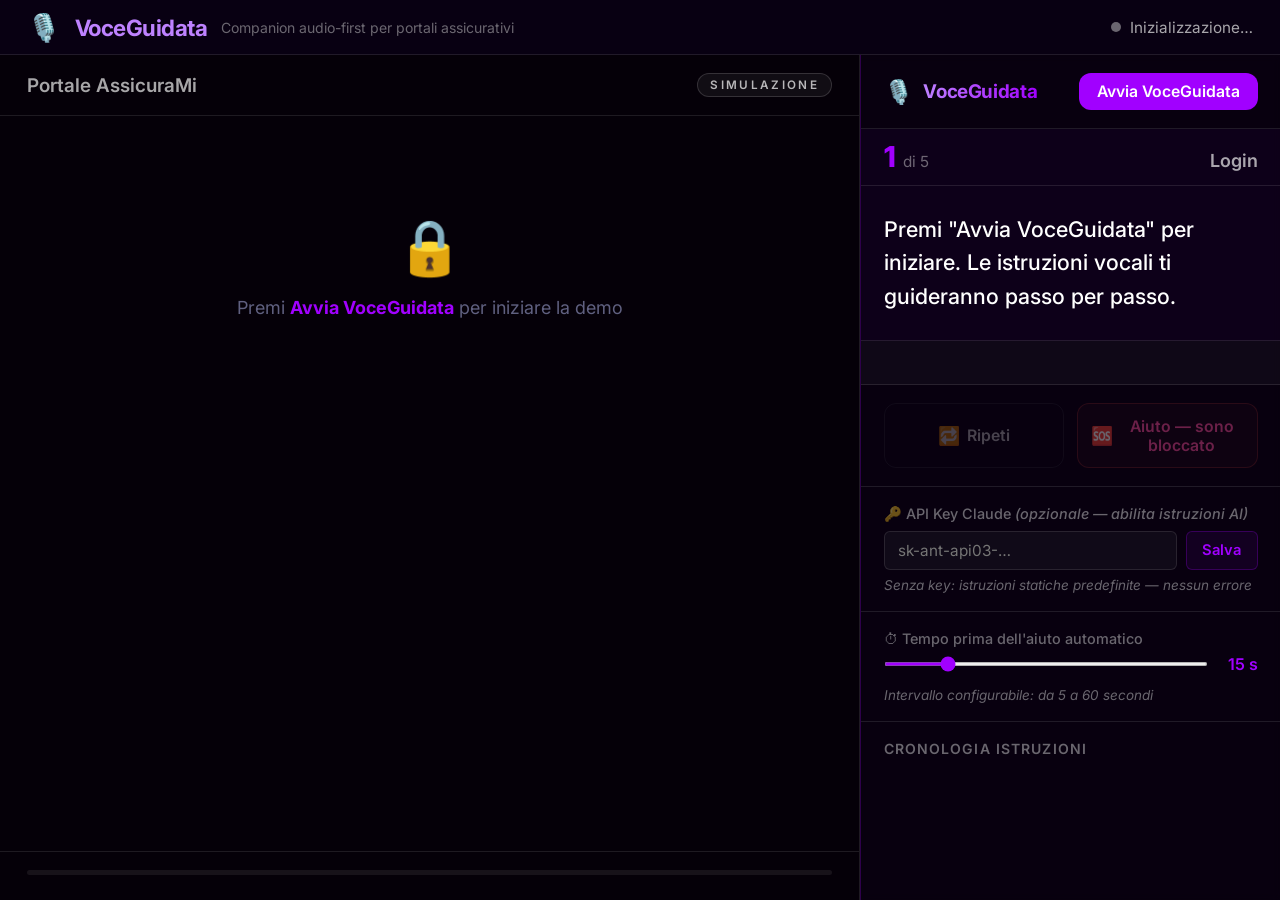
==== app/index.html @ e04bcc84 "Initial commit: VoceGuidata prototype Hagenthon — Tema 03: Educazione Digitale Inclusiva Accenture A" ====
<!DOCTYPE html>
<html lang="it">
<head>
  <meta charset="UTF-8">
  <meta name="viewport" content="width=device-width, initial-scale=1.0">
  <title>VoceGuidata — Portale AssicuraMi</title>
  <meta name="description" content="Companion audio-first per utenti con difficoltà visive o motorie. Hagenthon – Accenture Application Engineering.">

  <!-- Google Fonts -->
  <link rel="preconnect" href="https://fonts.googleapis.com">
  <link rel="preconnect" href="https://fonts.gstatic.com" crossorigin>
  <link href="https://fonts.googleapis.com/css2?family=Inter:wght@400;500;600;700;800&display=swap" rel="stylesheet">

  <link rel="stylesheet" href="style.css">
</head>
<body>

  <!-- ═══════════════════════════════ HEADER ═══════════════════════════════ -->
  <header class="app-header" role="banner">
    <div class="header-brand">
      <span class="brand-icon" aria-hidden="true">🎙️</span>
      <span class="brand-name">VoceGuidata</span>
      <span class="brand-tagline">Companion audio-first per portali assicurativi</span>
    </div>
    <div class="header-status" aria-live="polite" aria-label="Stato sintesi vocale">
      <span class="status-dot" id="status-dot" aria-hidden="true"></span>
      <span id="status-text">Inizializzazione…</span>
    </div>
  </header>

  <!-- ═══════════════════════════════ MAIN ════════════════════════════════ -->
  <main class="app-layout" role="main">

    <!-- ── SINISTRA: Portale assicurativo simulato ── -->
    <section class="portal-panel" aria-label="Portale assicurativo simulato AssicuraMi">

      <div class="panel-header">
        <h2>Portale AssicuraMi</h2>
        <span class="portal-badge" aria-label="Simulazione demo">Simulazione</span>
      </div>

      <!-- Schermata portale: contenuto iniettato da portal.js -->
      <div id="portal-screen" class="portal-screen" role="region" aria-live="polite" aria-label="Schermata portale">
        <div style="display:flex;align-items:center;justify-content:center;height:300px;color:#606080;font-size:1rem;flex-direction:column;gap:1rem;">
          <span style="font-size:3rem;">🔒</span>
          <p>Premi <strong style="color:#A100FF">Avvia VoceGuidata</strong> per iniziare la demo</p>
        </div>
      </div>

      <!-- Barra progresso -->
      <div class="step-progress" aria-label="Progresso navigazione">
        <div class="progress-track">
          <div class="progress-bar" id="progress-bar" role="progressbar"
               aria-valuenow="0" aria-valuemin="0" aria-valuemax="100"
               aria-label="Progresso completamento"></div>
        </div>
        <div class="step-labels" id="step-labels" aria-hidden="true"></div>
      </div>

    </section>

    <!-- ── DESTRA: Pannello VoceGuidata ── -->
    <aside class="guide-panel" id="guide-panel" aria-label="Pannello VoceGuidata — assistente vocale">

      <!-- Header pannello -->
      <div class="guide-header">
        <div class="guide-logo">
          <span class="guide-icon" aria-hidden="true">🎙️</span>
          <h2>VoceGuidata</h2>
        </div>
        <button class="btn-start" id="btn-start"
                onclick="VoceGuidata.start()"
                aria-label="Avvia VoceGuidata — companion audio-first">
          Avvia VoceGuidata
        </button>
      </div>

      <!-- Indicatore step corrente -->
      <div class="guide-step-indicator" aria-label="Step corrente" aria-live="polite">
        <span class="step-number" id="current-step-num" aria-label="Step numero">1</span>
        <span class="step-of" aria-hidden="true">di 5</span>
        <span class="step-name" id="current-step-name">Login</span>
      </div>

      <!-- Box istruzione corrente -->
      <div class="guide-instruction-box" role="region" aria-label="Istruzione corrente">
        <p class="guide-instruction" id="guide-instruction" aria-live="polite">
          Premi "Avvia VoceGuidata" per iniziare. Le istruzioni vocali ti guideranno passo per passo.
        </p>
      </div>

      <!-- Hint shortcut tastiera -->
      <div class="shortcut-hint" id="shortcut-hint" role="note" aria-label="Scorciatoia da tastiera suggerita" aria-live="polite">
        <!-- Riempito da VoceGuidata.showShortcutHint() -->
      </div>

      <!-- Pulsanti di controllo -->
      <div class="guide-controls">
        <button class="btn-repeat" id="btn-repeat"
                onclick="VoiceGuide.repeatLast()"
                disabled
                aria-label="Ripeti l'ultima istruzione vocale">
          <span class="btn-icon" aria-hidden="true">🔁</span>
          Ripeti
        </button>
        <button class="btn-help" id="btn-help"
                onclick="VoceGuidata.requestHelp()"
                disabled
                aria-label="Chiedi aiuto — sono bloccato">
          <span class="btn-icon" aria-hidden="true">🆘</span>
          Aiuto — sono bloccato
        </button>
      </div>

      <!-- Configurazione API key Claude -->
      <div class="api-config" role="group" aria-label="Configurazione API Claude">
        <label class="config-label" for="api-key-input">
          🔑 API Key Claude <em>(opzionale — abilita istruzioni AI)</em>
        </label>
        <div class="api-key-wrapper">
          <input
            type="password"
            id="api-key-input"
            class="api-key-input"
            placeholder="sk-ant-api03-…"
            autocomplete="off"
            spellcheck="false"
            aria-label="Inserisci API key Claude per istruzioni AI generative">
          <button class="btn-save-key" onclick="VoceGuidata.saveApiKey()" aria-label="Salva API key">
            Salva
          </button>
        </div>
        <span class="api-note">Senza key: istruzioni statiche predefinite — nessun errore</span>
      </div>

      <!-- Configurazione timeout blocco -->
      <div class="api-config" role="group" aria-label="Configurazione rilevamento blocco">
        <label class="config-label" for="stuck-timeout-input">
          ⏱ Tempo prima dell'aiuto automatico
        </label>
        <div class="timeout-wrapper">
          <input
            type="range"
            id="stuck-timeout-input"
            min="5" max="60" step="1" value="15"
            aria-label="Secondi di inattività prima del rilevamento blocco"
            oninput="VoceGuidata.updateStuckTimeout(this.value)">
          <span id="stuck-timeout-value" class="timeout-value">15 s</span>
        </div>
        <span class="api-note">Intervallo configurabile: da 5 a 60 secondi</span>
      </div>

      <!-- Cronologia istruzioni -->
      <div class="guide-log" aria-label="Cronologia istruzioni VoceGuidata">
        <h3 class="log-title">Cronologia istruzioni</h3>
        <ul class="log-list" id="log-list" aria-live="polite" aria-label="Lista ultime istruzioni">
        </ul>
      </div>

    </aside>
  </main>

  <!-- Overlay tastiera (feedback visivo shortcut) -->
  <div class="shortcut-overlay" id="shortcut-overlay"
       role="status" aria-live="assertive" aria-label="Scorciatoia attivata"></div>

  <!-- ═══════════════════════════════ SCRIPTS ══════════════════════════════ -->
  <script src="voice-guide.js"></script>
  <script src="agent.js"></script>
  <script src="keyboard-nav.js"></script>
  <script src="portal.js"></script>

  <script>
    /**
     * VoceGuidata — Orchestratore principale dell'applicazione
     * Collega Portal, VoiceGuide, AgentHelper e KeyboardNav
     */
    const VoceGuidata = {
      apiKey:           '',
      started:          false,
      stuckCount:       0,
      lastActionTime:   Date.now(),
      stuckThresholdMs: 15000,
      _stuckInterval:   null,

      // ── Avvio ─────────────────────────────────────────────────────
      start() {
        if (this.started) return;
        this.started = true;

        // Aggiorna UI pulsante start
        const btn = document.getElementById('btn-start');
        btn.textContent = '✓ Attivo';
        btn.classList.add('active');
        btn.disabled = true;

        // Abilita controlli
        document.getElementById('btn-repeat').disabled = false;
        document.getElementById('btn-help').disabled   = false;

        // Inizializza moduli
        Portal.init();
        KeyboardNav.init();

        // Ripristina timeout da localStorage
        const savedTimeout = localStorage.getItem('vg_stuck_timeout_s');
        if (savedTimeout) {
          this.stuckThresholdMs = parseInt(savedTimeout) * 1000;
          const slider  = document.getElementById('stuck-timeout-input');
          const valueEl = document.getElementById('stuck-timeout-value');
          if (slider)  slider.value       = savedTimeout;
          if (valueEl) valueEl.textContent = savedTimeout + ' s';
        }

        if (!VoiceGuide.isSupported()) {
          this.updateStatus('TTS non supportato — solo testo', false);
          this.showInstruction('Il tuo browser non supporta la sintesi vocale. Segui le istruzioni testuali nel pannello.');
        } else {
          this.updateStatus('Pronto', true);
          this._speakWelcome();
        }

        // Avvia rilevamento inattività ogni 5 secondi
        this._stuckInterval = setInterval(() => this._checkStuck(), 5000);
      },

      // ── Benvenuto ─────────────────────────────────────────────────
      _speakWelcome() {
        const msg = 'Benvenuto in VoceGuidata. Sono qui per aiutarti passo per passo. '
                  + 'Iniziamo dal primo passo: accedere al portale con le tue credenziali.';
        this.showInstruction(msg);
        VoiceGuide.speak(msg);
        // Istruzione step 1 dopo la intro
        setTimeout(() => this.loadStepInstruction(1), 4500);
      },

      // ── Cambio step (chiamato da portal.js) ───────────────────────
      onStepChange(step, stepName) {
        this.stuckCount     = 0;
        this.lastActionTime = Date.now();

        document.getElementById('current-step-num').textContent  = step;
        document.getElementById('current-step-name').textContent = stepName;

        this._updateProgressBar(step);

        // Piccolo ritardo per lasciar finire l'animazione del portale
        setTimeout(() => this.loadStepInstruction(step), 400);
      },

      // ── Carica istruzione per il passo corrente ───────────────────
      async loadStepInstruction(step) {
        try {
          const instr = await AgentHelper.getContextualHelp(step, 0, this.apiKey);
          this.showInstruction(instr.text);
          VoiceGuide.speak(instr.text);

          if (instr.shortcut) {
            this.showShortcutHint(instr.shortcutLabel, instr.shortcut);
            // Annuncia shortcut dopo l'istruzione principale
            setTimeout(() => {
              VoiceGuide.speakKeyboardShortcut(instr.shortcutLabel, instr.shortcut);
            }, Math.max(2000, instr.text.length * 55));
          }
        } catch (e) {
          console.warn('[VoceGuidata] loadStepInstruction error:', e);
        }
      },

      // ── Richiesta aiuto (pulsante "Sono bloccato") ────────────────
      async requestHelp() {
        if (!this.started) return;

        this.stuckCount++;
        this.lastActionTime = Date.now();

        const helpBtn = document.getElementById('btn-help');
        helpBtn.classList.add('pulsing');
        setTimeout(() => helpBtn.classList.remove('pulsing'), 1600);

        try {
          const instr = await AgentHelper.getContextualHelp(
            Portal.currentStep,
            this.stuckCount,
            this.apiKey
          );
          this.showInstruction(instr.text);
          VoiceGuide.speak(instr.text);

          if (instr.shortcut) {
            this.showShortcutHint(instr.shortcutLabel, instr.shortcut);
            setTimeout(() => {
              VoiceGuide.speakKeyboardShortcut(instr.shortcutLabel, instr.shortcut);
            }, Math.max(2000, instr.text.length * 55));
          }
        } catch (e) {
          const fallback = 'Riprova a premere Tab per navigare con la tastiera, oppure usa il tasto Alt indicato nella pagina.';
          this.showInstruction(fallback);
          VoiceGuide.speak(fallback);
        }
      },

      // ── Timeout blocco configurabile ──────────────────────────────
      updateStuckTimeout(seconds) {
        const s = Math.max(5, Math.min(60, parseInt(seconds)));
        this.stuckThresholdMs = s * 1000;
        const valueEl = document.getElementById('stuck-timeout-value');
        if (valueEl) valueEl.textContent = s + ' s';
        localStorage.setItem('vg_stuck_timeout_s', s);
      },

      // ── Salva API key ─────────────────────────────────────────────
      saveApiKey() {
        const input = document.getElementById('api-key-input');
        const key   = input.value.trim();
        if (!key) return;
        this.apiKey  = key;
        input.value  = '••••••••••••••••••••';
        input.setAttribute('aria-label', 'API key salvata');
        this._showToast('API key Claude salvata');
      },

      // ── UI helpers ────────────────────────────────────────────────
      showInstruction(text) {
        const el = document.getElementById('guide-instruction');
        if (!el) return;

        // Fade out / in
        el.style.opacity = '0';
        el.style.transition = 'opacity 0.2s';
        setTimeout(() => {
          el.textContent = text;
          el.style.opacity = '1';
        }, 200);

        this._addToLog(text);

        // Glow border sul pannello
        const panel = document.getElementById('guide-panel');
        panel.classList.add('speaking');
        setTimeout(() => panel.classList.remove('speaking'), 3200);
      },

      showShortcutHint(action, shortcut) {
        const hint = document.getElementById('shortcut-hint');
        if (!hint) return;
        hint.innerHTML =
          `<span class="hint-key">${shortcut}</span>` +
          `<span class="hint-action">${action}</span>`;
      },

      updateStatus(text, ok) {
        const txt = document.getElementById('status-text');
        const dot = document.getElementById('status-dot');
        if (txt) txt.textContent = text;
        if (dot) dot.className = 'status-dot ' + (ok ? 'ok' : 'warn');
      },

      _updateProgressBar(step) {
        const bar = document.getElementById('progress-bar');
        if (bar) {
          const pct = ((step - 1) / 4) * 100;
          bar.style.width = pct + '%';
          bar.setAttribute('aria-valuenow', pct);
        }
      },

      _addToLog(text) {
        const list = document.getElementById('log-list');
        if (!list) return;
        const li = document.createElement('li');
        li.className = 'log-item';
        li.textContent = text;
        list.insertBefore(li, list.firstChild);
        // Mantieni solo le ultime 5 voci
        while (list.children.length > 5) list.removeChild(list.lastChild);
      },

      _showToast(msg) {
        const toast = document.createElement('div');
        toast.className = 'toast';
        toast.textContent = msg;
        toast.setAttribute('role', 'status');
        document.body.appendChild(toast);
        requestAnimationFrame(() => {
          requestAnimationFrame(() => toast.classList.add('visible'));
        });
        setTimeout(() => {
          toast.classList.remove('visible');
          setTimeout(() => toast.remove(), 350);
        }, 2200);
      },

      // ── Rilevamento inattività ────────────────────────────────────
      _checkStuck() {
        if (!this.started || Portal.currentStep >= 5) return;
        if (AgentHelper.detectStuck(this.lastActionTime, this.stuckThresholdMs) && this.stuckCount === 0) {
          // Prima segnalazione passiva (non incrementa stuckCount — solo suggerimento)
          const step    = Portal.currentStep;
          const stepDef = { 1:'Alt+A', 2:'Alt+D', 3:'Alt+R', 4:'Alt+C', 5:'Alt+S' };
          const shortcut = stepDef[step] || '';
          const msg = `Hai bisogno di aiuto? Premi il pulsante Aiuto, oppure usa ${shortcut} sulla tastiera.`;
          this.showInstruction(msg);
          VoiceGuide.speak(msg);
          // Impedisce spam: considera come stuck count 1 per questo ciclo
          this.lastActionTime = Date.now();
        }
      }
    };
  </script>

</body>
</html>
---- app/style.css ----
/* ================================================================
   VoceGuidata — Companion audio-first per portali assicurativi
   Dark theme accessibile WCAG AA | Accenture Application Engineering
   ================================================================ */

@import url('https://fonts.googleapis.com/css2?family=Inter:wght@400;500;600;700;800&display=swap');

/* ── CSS Custom Properties — Accenture Brand ── */
:root {
  /* Palette Accenture */
  --purple:         #A100FF;
  --purple-light:   #BE82FF;
  --purple-dark:    #460073;
  --ink:            #0A0014;
  --rose:           #FF50A0;

  /* Backgrounds */
  --bg-base:        #050008;
  --bg-panel:       #0A0014;
  --bg-card:        rgba(255, 255, 255, 0.02);
  --bg-input:       rgba(255, 255, 255, 0.04);

  /* Accent */
  --accent:         #A100FF;
  --accent-hover:   #BE82FF;
  --accent-dim:     rgba(161, 0, 255, 0.08);
  --accent-glow:    0 0 20px rgba(161, 0, 255, 0.45);

  /* Semantic */
  --success:        #00e676;
  --warn:           #ffab40;
  --error:          #FF50A0;

  /* Text */
  --text-primary:   #ffffff;
  --text-secondary: rgba(255, 255, 255, 0.65);
  --text-muted:     rgba(255, 255, 255, 0.4);

  /* Borders */
  --border:         rgba(161, 0, 255, 0.25);
  --border-subtle:  rgba(255, 255, 255, 0.1);

  /* Radii, shadow, font */
  --radius-sm:      6px;
  --radius-md:      12px;
  --radius-lg:      18px;
  --shadow-panel:   0 4px 32px rgba(0, 0, 0, 0.7);
  --font:           'Inter', system-ui, -apple-system, 'Segoe UI', Roboto, sans-serif;
  --font-size-base: 18px;
  --transition:     0.22s ease;
}

/* ── Reset & Base ── */
*, *::before, *::after {
  box-sizing: border-box;
  margin: 0;
  padding: 0;
}

html {
  font-size: var(--font-size-base);
  scroll-behavior: smooth;
}

body {
  font-family: var(--font);
  background: var(--bg-base);
  color: var(--text-primary);
  min-height: 100vh;
  display: flex;
  flex-direction: column;
  -webkit-font-smoothing: antialiased;
}

/* ── Focus Visible (Accessibilità) ── */
:focus-visible {
  outline: 3px solid var(--accent);
  outline-offset: 3px;
  border-radius: var(--radius-sm);
}

/* ── Header ── */
.app-header {
  display: flex;
  align-items: center;
  justify-content: space-between;
  padding: 0.75rem 1.5rem;
  background: rgba(10, 0, 20, 0.85);
  border-bottom: 1px solid var(--border-subtle);
  position: sticky;
  top: 0;
  z-index: 100;
  backdrop-filter: blur(12px);
}

.header-brand {
  display: flex;
  align-items: center;
  gap: 0.75rem;
}

.brand-icon {
  font-size: 1.5rem;
  line-height: 1;
}

.brand-name {
  font-size: 1.25rem;
  font-weight: 700;
  color: var(--purple-light);
  letter-spacing: -0.02em;
}

.brand-tagline {
  font-size: 0.78rem;
  color: var(--text-muted);
  display: none;
}

@media (min-width: 900px) {
  .brand-tagline { display: inline; }
}

.header-status {
  display: flex;
  align-items: center;
  gap: 0.5rem;
  font-size: 0.85rem;
  color: var(--text-secondary);
}

.status-dot {
  width: 10px;
  height: 10px;
  border-radius: 50%;
  background: var(--text-muted);
  transition: background var(--transition);
}

.status-dot.ok   { background: var(--success); box-shadow: 0 0 6px var(--success); }
.status-dot.warn { background: var(--warn); }

/* ── Main Layout ── */
.app-layout {
  display: grid;
  grid-template-columns: 1fr 420px;
  gap: 0;
  flex: 1;
  min-height: 0;
}

@media (max-width: 900px) {
  .app-layout {
    grid-template-columns: 1fr;
  }
}

/* ── Portal Panel (Left) ── */
.portal-panel {
  display: flex;
  flex-direction: column;
  border-right: 1px solid var(--border-subtle);
  background: var(--bg-base);
  min-height: calc(100vh - 56px);
}

.panel-header {
  display: flex;
  align-items: center;
  justify-content: space-between;
  padding: 1rem 1.5rem;
  border-bottom: 1px solid var(--border-subtle);
}

.panel-header h2 {
  font-size: 1.05rem;
  font-weight: 600;
  color: var(--text-secondary);
}

.portal-badge {
  font-size: 0.65rem;
  font-weight: 600;
  color: rgba(255, 255, 255, 0.7);
  background: rgba(255, 255, 255, 0.05);
  border: 1px solid rgba(255, 255, 255, 0.15);
  padding: 4px 12px;
  border-radius: 999px;
  letter-spacing: 0.2em;
  text-transform: uppercase;
}

.portal-screen {
  flex: 1;
  padding: 2rem 2.5rem;
  overflow-y: auto;
}

/* Step Progress Bar */
.step-progress {
  padding: 1rem 1.5rem;
  border-top: 1px solid var(--border-subtle);
}

.progress-bar-track {
  height: 6px;
  background: rgba(255,255,255,0.08);
  border-radius: 999px;
  overflow: hidden;
  margin-bottom: 0.5rem;
}

.progress-bar {
  height: 100%;
  background: linear-gradient(90deg, var(--accent), var(--accent-hover));
  border-radius: 999px;
  width: 0%;
  transition: width 0.6s cubic-bezier(0.4, 0, 0.2, 1);
}

.step-labels {
  display: flex;
  justify-content: space-between;
  font-size: 0.72rem;
  color: var(--text-muted);
}

/* ── Portal Screen Styles ── */
.portal-login, .portal-dashboard, .portal-docs,
.portal-polizza, .portal-download {
  max-width: 520px;
  margin: 0 auto;
}

.portal-logo {
  display: flex;
  align-items: center;
  gap: 0.75rem;
  margin-bottom: 2rem;
}

.portal-logo-mark {
  width: 42px;
  height: 42px;
  background: linear-gradient(135deg, var(--accent), #6600cc);
  border-radius: var(--radius-md);
  display: flex;
  align-items: center;
  justify-content: center;
  font-size: 1.4rem;
  font-weight: 800;
  color: white;
}

.portal-logo-text {
  font-size: 1.3rem;
  font-weight: 700;
  color: var(--text-primary);
}

.portal-title {
  font-size: 1.6rem;
  font-weight: 700;
  letter-spacing: -0.02em;
  margin-bottom: 0.4rem;
  color: var(--text-primary);
}

.portal-subtitle {
  font-size: 0.95rem;
  color: var(--text-secondary);
  margin-bottom: 2rem;
}

.form-group {
  margin-bottom: 1.25rem;
}

.form-label {
  display: block;
  font-size: 0.9rem;
  font-weight: 500;
  color: var(--text-secondary);
  margin-bottom: 0.4rem;
}

.form-input {
  width: 100%;
  padding: 0.8rem 1rem;
  background: var(--bg-input);
  border: 1.5px solid var(--border-subtle);
  border-radius: var(--radius-md);
  color: var(--text-primary);
  font-family: var(--font);
  font-size: 1rem;
  transition: border-color var(--transition), box-shadow var(--transition);
}

.form-input:focus {
  border-color: var(--accent);
  box-shadow: 0 0 0 3px var(--accent-dim);
  outline: none;
}

.form-input::placeholder { color: var(--text-muted); }

.btn-primary {
  display: inline-flex;
  align-items: center;
  justify-content: center;
  gap: 0.5rem;
  padding: 0.9rem 2rem;
  background: var(--accent);
  color: white;
  border: none;
  border-radius: var(--radius-md);
  font-family: var(--font);
  font-size: 1rem;
  font-weight: 600;
  cursor: pointer;
  transition: background var(--transition), transform var(--transition), box-shadow var(--transition);
  width: 100%;
}

.btn-primary:hover {
  background: var(--accent-hover);
  box-shadow: var(--accent-glow);
  transform: translateY(-1px);
}

.btn-primary:active { transform: translateY(0); }

.btn-secondary {
  display: inline-flex;
  align-items: center;
  justify-content: center;
  gap: 0.5rem;
  padding: 0.75rem 1.5rem;
  background: transparent;
  color: var(--accent);
  border: 1.5px solid var(--border);
  border-radius: var(--radius-md);
  font-family: var(--font);
  font-size: 0.95rem;
  font-weight: 500;
  cursor: pointer;
  transition: all var(--transition);
}

.btn-secondary:hover {
  background: var(--accent-dim);
  border-color: var(--accent);
}

.shortcut-badge {
  display: inline-flex;
  align-items: center;
  gap: 4px;
  font-size: 0.75rem;
  color: var(--text-muted);
  margin-top: 0.6rem;
}

.key-badge {
  display: inline-block;
  padding: 1px 6px;
  background: rgba(255,255,255,0.08);
  border: 1px solid var(--border-subtle);
  border-radius: 4px;
  font-family: monospace;
  font-size: 0.8rem;
  color: var(--text-secondary);
}

/* Dashboard nav */
.dash-nav {
  display: flex;
  gap: 0.75rem;
  margin-bottom: 2rem;
  flex-wrap: wrap;
}

.nav-card {
  display: flex;
  flex-direction: column;
  align-items: center;
  gap: 0.5rem;
  padding: 1rem 1.5rem;
  background: var(--bg-card);
  border: 1.5px solid var(--border-subtle);
  border-radius: var(--radius-md);
  cursor: pointer;
  transition: all var(--transition);
  flex: 1;
  min-width: 120px;
  text-align: center;
}

.nav-card:hover,
.nav-card:focus-visible {
  border-color: var(--accent);
  background: var(--accent-dim);
  box-shadow: var(--accent-glow);
}

.nav-card.active {
  border-color: var(--accent);
  background: var(--accent-dim);
}

.nav-card-icon { font-size: 1.8rem; }
.nav-card-label {
  font-size: 0.85rem;
  font-weight: 600;
  color: var(--text-secondary);
}

/* Document list */
.doc-list {
  display: flex;
  flex-direction: column;
  gap: 0.75rem;
}

.doc-item {
  display: flex;
  align-items: center;
  gap: 1rem;
  padding: 1rem 1.25rem;
  background: var(--bg-card);
  border: 1.5px solid var(--border-subtle);
  border-radius: var(--radius-md);
  cursor: pointer;
  transition: all var(--transition);
}

.doc-item:hover,
.doc-item:focus-visible {
  border-color: var(--accent);
  background: var(--accent-dim);
}

.doc-item.highlighted {
  border-color: var(--accent);
  background: var(--accent-dim);
  box-shadow: var(--accent-glow);
}

.doc-icon { font-size: 1.6rem; }
.doc-info { flex: 1; }
.doc-name { font-size: 1rem; font-weight: 600; }
.doc-meta { font-size: 0.82rem; color: var(--text-muted); margin-top: 2px; }

/* Policy list */
.policy-card {
  padding: 1.25rem;
  background: var(--bg-card);
  border: 1.5px solid var(--border-subtle);
  border-radius: var(--radius-md);
  cursor: pointer;
  transition: all var(--transition);
  margin-bottom: 0.75rem;
}

.policy-card:hover,
.policy-card:focus-visible,
.policy-card.selected {
  border-color: var(--accent);
  background: var(--accent-dim);
}

.policy-card.selected::before {
  content: '✓ ';
  color: var(--success);
  font-weight: 700;
}

.policy-plate {
  font-size: 1.1rem;
  font-weight: 700;
  color: var(--accent);
  letter-spacing: 0.05em;
}

.policy-detail { font-size: 0.88rem; color: var(--text-secondary); margin-top: 4px; }

/* Download area */
.download-card {
  background: var(--bg-card);
  border: 2px solid var(--accent);
  border-radius: var(--radius-lg);
  padding: 2rem;
  text-align: center;
  box-shadow: var(--accent-glow);
}

.download-icon { font-size: 3.5rem; margin-bottom: 1rem; }
.download-title { font-size: 1.3rem; font-weight: 700; margin-bottom: 0.4rem; }
.download-meta { font-size: 0.88rem; color: var(--text-secondary); margin-bottom: 1.5rem; }
.download-success {
  display: none;
  align-items: center;
  justify-content: center;
  gap: 0.5rem;
  color: var(--success);
  font-weight: 600;
  font-size: 1.1rem;
  margin-top: 1rem;
}

/* ── Guide Panel (Right) ── */
.guide-panel {
  display: flex;
  flex-direction: column;
  gap: 0;
  background: rgba(10, 0, 20, 0.6);
  border-left: 1px solid var(--border);
  overflow-y: auto;
  transition: box-shadow 0.4s ease;
  backdrop-filter: blur(4px);
}

.guide-panel.speaking {
  box-shadow: inset 0 0 0 2px var(--accent), var(--accent-glow);
  animation: panel-pulse 1.5s ease-in-out;
}

@keyframes panel-pulse {
  0%   { box-shadow: inset 0 0 0 2px var(--accent), 0 0 30px rgba(161,0,255,0.6); }
  50%  { box-shadow: inset 0 0 0 3px var(--accent-hover), 0 0 50px rgba(161,0,255,0.8); }
  100% { box-shadow: inset 0 0 0 2px var(--accent), 0 0 20px rgba(161,0,255,0.4); }
}

.guide-header {
  display: flex;
  align-items: center;
  justify-content: space-between;
  padding: 1rem 1.25rem;
  border-bottom: 1px solid var(--border-subtle);
}

.guide-logo {
  display: flex;
  align-items: center;
  gap: 0.6rem;
}

.guide-icon { font-size: 1.3rem; }

.guide-logo h2 {
  font-size: 1.05rem;
  font-weight: 700;
  letter-spacing: -0.02em;
  background: linear-gradient(90deg, var(--purple-light), var(--purple));
  -webkit-background-clip: text;
  background-clip: text;
  color: transparent;
}

.btn-start {
  padding: 0.5rem 1rem;
  background: var(--accent);
  color: white;
  border: none;
  border-radius: var(--radius-md);
  font-family: var(--font);
  font-size: 0.88rem;
  font-weight: 600;
  cursor: pointer;
  transition: all var(--transition);
}

.btn-start:hover { background: var(--accent-hover); box-shadow: var(--accent-glow); }
.btn-start.active { background: var(--success); color: var(--bg-base); cursor: default; }
.btn-start:disabled { opacity: 0.7; cursor: default; }

/* Step indicator */
.guide-step-indicator {
  display: flex;
  align-items: baseline;
  gap: 0.4rem;
  padding: 0.75rem 1.25rem;
  background: rgba(161, 0, 255, 0.04);
  border-bottom: 1px solid var(--border-subtle);
}

.step-number {
  font-size: 1.6rem;
  font-weight: 800;
  color: var(--accent);
  line-height: 1;
}

.step-of {
  font-size: 0.85rem;
  color: var(--text-muted);
}

.step-name {
  font-size: 1rem;
  font-weight: 600;
  color: var(--text-secondary);
  margin-left: auto;
}

/* Instruction box */
.guide-instruction-box {
  padding: 1.5rem 1.25rem;
  background: rgba(161, 0, 255, 0.04);
  border-bottom: 1px solid var(--border-subtle);
  min-height: 120px;
  display: flex;
  align-items: center;
}

.guide-instruction {
  font-size: 1.2rem;
  font-weight: 500;
  line-height: 1.55;
  color: var(--text-primary);
  transition: opacity 0.3s;
}

/* Shortcut hint */
.shortcut-hint {
  display: flex;
  align-items: center;
  gap: 0.75rem;
  padding: 0.6rem 1.25rem;
  background: rgba(255, 255, 255, 0.03);
  border-bottom: 1px solid var(--border-subtle);
  min-height: 44px;
}

.hint-key {
  font-family: monospace;
  font-size: 1rem;
  font-weight: 700;
  color: var(--accent);
  background: var(--accent-dim);
  border: 1px solid var(--border);
  padding: 2px 10px;
  border-radius: var(--radius-sm);
  letter-spacing: 0.05em;
}

.hint-action {
  font-size: 0.9rem;
  color: var(--text-secondary);
}

/* Controls */
.guide-controls {
  display: flex;
  gap: 0.75rem;
  padding: 1rem 1.25rem;
  border-bottom: 1px solid var(--border-subtle);
}

.btn-repeat, .btn-help {
  flex: 1;
  display: flex;
  align-items: center;
  justify-content: center;
  gap: 0.4rem;
  padding: 0.7rem;
  border-radius: var(--radius-md);
  font-family: var(--font);
  font-size: 0.88rem;
  font-weight: 600;
  cursor: pointer;
  transition: all var(--transition);
  border: 1.5px solid;
}

.btn-repeat {
  background: transparent;
  color: var(--text-secondary);
  border-color: var(--border-subtle);
}

.btn-repeat:hover:not(:disabled) {
  border-color: var(--accent);
  color: var(--accent);
  background: var(--accent-dim);
}

.btn-help {
  background: rgba(255, 82, 82, 0.08);
  color: var(--error);
  border-color: rgba(255, 82, 82, 0.3);
}

.btn-help:hover:not(:disabled) {
  background: rgba(255, 82, 82, 0.18);
  border-color: var(--error);
  box-shadow: 0 0 12px rgba(255, 82, 82, 0.35);
}

.btn-repeat:disabled, .btn-help:disabled {
  opacity: 0.4;
  cursor: not-allowed;
}

.btn-icon { font-size: 1rem; }

@keyframes btn-pulse {
  0%, 100% { transform: scale(1); }
  50% { transform: scale(1.05); }
}

.pulsing { animation: btn-pulse 0.5s ease 3; }

/* API Config */
.api-config {
  padding: 1rem 1.25rem;
  border-bottom: 1px solid var(--border-subtle);
  display: flex;
  flex-direction: column;
  gap: 0.4rem;
}

.config-label {
  font-size: 0.8rem;
  font-weight: 500;
  color: var(--text-muted);
}

.api-key-wrapper {
  display: flex;
  gap: 0.5rem;
}

.api-key-input {
  flex: 1;
  padding: 0.5rem 0.75rem;
  background: var(--bg-input);
  border: 1.5px solid var(--border-subtle);
  border-radius: var(--radius-sm);
  color: var(--text-primary);
  font-family: var(--font);
  font-size: 0.85rem;
  transition: border-color var(--transition);
}

.api-key-input:focus {
  border-color: var(--accent);
  outline: none;
}

.btn-save-key {
  padding: 0.5rem 0.85rem;
  background: var(--accent-dim);
  color: var(--accent);
  border: 1px solid var(--border);
  border-radius: var(--radius-sm);
  font-family: var(--font);
  font-size: 0.82rem;
  font-weight: 600;
  cursor: pointer;
  transition: all var(--transition);
}

.btn-save-key:hover {
  background: var(--accent);
  color: white;
}

.timeout-wrapper {
  display: flex;
  align-items: center;
  gap: 0.75rem;
  margin-bottom: 0.35rem;
}

.timeout-wrapper input[type="range"] {
  flex: 1;
  accent-color: var(--accent);
  height: 4px;
  cursor: pointer;
}

.timeout-value {
  min-width: 36px;
  font-size: 0.9rem;
  font-weight: 600;
  color: var(--accent);
  text-align: right;
}

.api-note {
  font-size: 0.75rem;
  color: var(--text-muted);
  font-style: italic;
}

/* Log */
.guide-log {
  flex: 1;
  padding: 1rem 1.25rem;
  overflow-y: auto;
}

.log-title {
  font-size: 0.78rem;
  font-weight: 600;
  text-transform: uppercase;
  letter-spacing: 0.08em;
  color: var(--text-muted);
  margin-bottom: 0.75rem;
}

.log-list {
  list-style: none;
  display: flex;
  flex-direction: column;
  gap: 0.5rem;
}

.log-item {
  font-size: 0.85rem;
  color: var(--text-secondary);
  line-height: 1.4;
  padding: 0.5rem 0.75rem;
  background: rgba(255,255,255,0.03);
  border-left: 2px solid var(--border);
  border-radius: 0 var(--radius-sm) var(--radius-sm) 0;
  transition: opacity 0.3s;
}

.log-item:first-child {
  border-left-color: var(--accent);
  color: var(--text-primary);
  opacity: 1;
}

.log-item:not(:first-child) { opacity: 0.55; }

/* ── Keyboard Shortcut Overlay ── */
.shortcut-overlay {
  position: fixed;
  top: 50%;
  left: 50%;
  transform: translate(-50%, -50%) scale(0.85);
  background: rgba(10, 10, 20, 0.92);
  border: 2px solid var(--accent);
  border-radius: var(--radius-lg);
  padding: 1.5rem 2.5rem;
  font-size: 1.4rem;
  font-weight: 700;
  color: var(--text-primary);
  text-align: center;
  pointer-events: none;
  opacity: 0;
  z-index: 9000;
  box-shadow: var(--accent-glow), var(--shadow-panel);
  transition: opacity 0.2s, transform 0.2s;
}

.shortcut-overlay.visible {
  opacity: 1;
  transform: translate(-50%, -50%) scale(1);
}

/* ── Toast ── */
.toast {
  position: fixed;
  bottom: 1.5rem;
  right: 1.5rem;
  background: var(--bg-card);
  color: var(--text-primary);
  border: 1px solid var(--border);
  border-radius: var(--radius-md);
  padding: 0.75rem 1.25rem;
  font-size: 0.9rem;
  opacity: 0;
  transform: translateY(8px);
  transition: opacity 0.25s, transform 0.25s;
  z-index: 9999;
  box-shadow: var(--shadow-panel);
}

.toast.visible {
  opacity: 1;
  transform: translateY(0);
}

/* ── Scrollbars ── */
::-webkit-scrollbar { width: 6px; }
::-webkit-scrollbar-track { background: transparent; }
::-webkit-scrollbar-thumb { background: var(--border); border-radius: 3px; }
::-webkit-scrollbar-thumb:hover { background: rgba(161,0,255,0.5); }

/* ── Progress bar track (wrapper) ── */
.progress-track {
  height: 5px;
  background: rgba(255,255,255,0.07);
  border-radius: 999px;
  overflow: hidden;
  margin-bottom: 0.4rem;
}
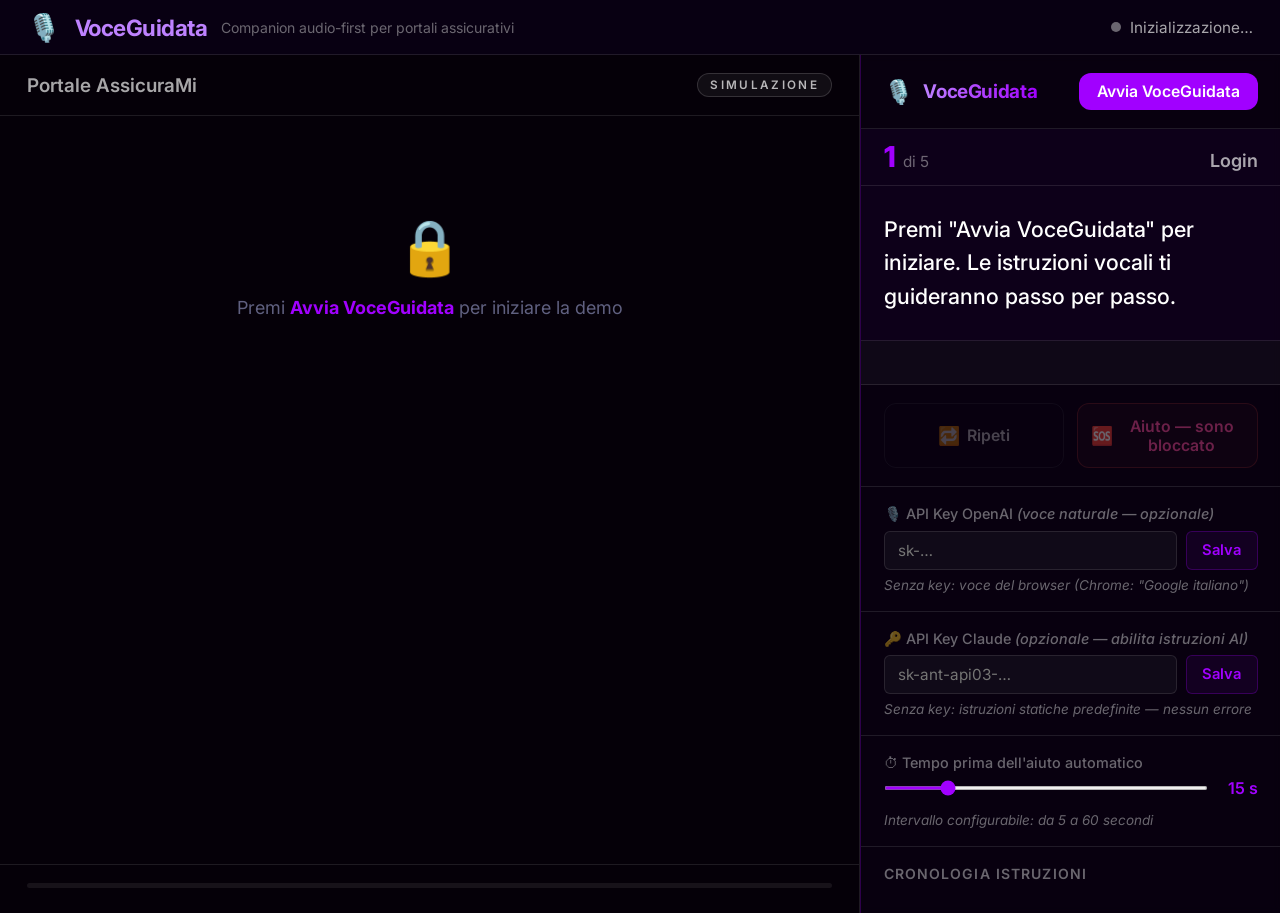
==== commit b20f4119: "feat: natural voice (OpenAI TTS) + dynamic sinistro summary - voice-guide.js: prefer "Google italian" ====
--- a/app/index.html
+++ b/app/index.html
@@ -78,7 +78,7 @@
       <!-- Indicatore step corrente -->
       <div class="guide-step-indicator" aria-label="Step corrente" aria-live="polite">
         <span class="step-number" id="current-step-num" aria-label="Step numero">1</span>
-        <span class="step-of" aria-hidden="true">di 5</span>
+        <span class="step-of" aria-hidden="true">di <span id="total-steps-num">5</span></span>
         <span class="step-name" id="current-step-name">Login</span>
       </div>
 
@@ -110,6 +110,27 @@
           <span class="btn-icon" aria-hidden="true">🆘</span>
           Aiuto — sono bloccato
         </button>
+      </div>
+
+      <!-- Configurazione API key OpenAI TTS (voce naturale) -->
+      <div class="api-config" role="group" aria-label="Configurazione voce naturale OpenAI">
+        <label class="config-label" for="openai-key-input">
+          🎙️ API Key OpenAI <em>(voce naturale — opzionale)</em>
+        </label>
+        <div class="api-key-wrapper">
+          <input
+            type="password"
+            id="openai-key-input"
+            class="api-key-input"
+            placeholder="sk-…"
+            autocomplete="off"
+            spellcheck="false"
+            aria-label="Inserisci API key OpenAI per voce naturale">
+          <button class="btn-save-key" onclick="VoceGuidata.saveOpenAiKey()" aria-label="Salva API key OpenAI">
+            Salva
+          </button>
+        </div>
+        <span class="api-note">Senza key: voce del browser (Chrome: "Google italiano")</span>
       </div>
 
       <!-- Configurazione API key Claude -->
@@ -165,10 +186,10 @@
        role="status" aria-live="assertive" aria-label="Scorciatoia attivata"></div>
 
   <!-- ═══════════════════════════════ SCRIPTS ══════════════════════════════ -->
-  <script src="voice-guide.js"></script>
-  <script src="agent.js"></script>
-  <script src="keyboard-nav.js"></script>
-  <script src="portal.js"></script>
+  <script src="voice-guide.js?v=4"></script>
+  <script src="agent.js?v=2"></script>
+  <script src="keyboard-nav.js?v=2"></script>
+  <script src="portal.js?v=4"></script>
 
   <script>
     /**
@@ -230,34 +251,31 @@
                   + 'Iniziamo dal primo passo: accedere al portale con le tue credenziali.';
         this.showInstruction(msg);
         VoiceGuide.speak(msg);
-        // Istruzione step 1 dopo la intro
-        setTimeout(() => this.loadStepInstruction(1), 4500);
+        setTimeout(() => this.loadStepInstruction('login'), 4500);
       },
 
       // ── Cambio step (chiamato da portal.js) ───────────────────────
-      onStepChange(step, stepName) {
+      onStepChange(stepId, stepName, num, total) {
         this.stuckCount     = 0;
         this.lastActionTime = Date.now();
 
-        document.getElementById('current-step-num').textContent  = step;
+        document.getElementById('current-step-num').textContent  = num;
         document.getElementById('current-step-name').textContent = stepName;
-
-        this._updateProgressBar(step);
-
-        // Piccolo ritardo per lasciar finire l'animazione del portale
-        setTimeout(() => this.loadStepInstruction(step), 400);
+        const totalEl = document.getElementById('total-steps-num');
+        if (totalEl) totalEl.textContent = total;
+
+        setTimeout(() => this.loadStepInstruction(stepId), 400);
       },
 
       // ── Carica istruzione per il passo corrente ───────────────────
-      async loadStepInstruction(step) {
+      async loadStepInstruction(stepId) {
         try {
-          const instr = await AgentHelper.getContextualHelp(step, 0, this.apiKey);
+          const instr = await AgentHelper.getContextualHelp(stepId, 0, this.apiKey);
           this.showInstruction(instr.text);
           VoiceGuide.speak(instr.text);
 
           if (instr.shortcut) {
             this.showShortcutHint(instr.shortcutLabel, instr.shortcut);
-            // Annuncia shortcut dopo l'istruzione principale
             setTimeout(() => {
               VoiceGuide.speakKeyboardShortcut(instr.shortcutLabel, instr.shortcut);
             }, Math.max(2000, instr.text.length * 55));
@@ -280,7 +298,7 @@
 
         try {
           const instr = await AgentHelper.getContextualHelp(
-            Portal.currentStep,
+            Portal.currentStepId,
             this.stuckCount,
             this.apiKey
           );
@@ -309,7 +327,7 @@
         localStorage.setItem('vg_stuck_timeout_s', s);
       },
 
-      // ── Salva API key ─────────────────────────────────────────────
+      // ── Salva API key Claude ──────────────────────────────────────
       saveApiKey() {
         const input = document.getElementById('api-key-input');
         const key   = input.value.trim();
@@ -320,6 +338,17 @@
         this._showToast('API key Claude salvata');
       },
 
+      // ── Salva API key OpenAI (TTS voce naturale) ─────────────────
+      saveOpenAiKey() {
+        const input = document.getElementById('openai-key-input');
+        const key   = input.value.trim();
+        if (!key) return;
+        VoiceGuide.setOpenAiKey(key);
+        input.value = '••••••••••••••••••••';
+        input.setAttribute('aria-label', 'API key OpenAI salvata');
+        this._showToast('Voce naturale OpenAI attivata 🎙️');
+      },
+
       // ── UI helpers ────────────────────────────────────────────────
       showInstruction(text) {
         const el = document.getElementById('guide-instruction');
@@ -354,15 +383,6 @@
         const dot = document.getElementById('status-dot');
         if (txt) txt.textContent = text;
         if (dot) dot.className = 'status-dot ' + (ok ? 'ok' : 'warn');
-      },
-
-      _updateProgressBar(step) {
-        const bar = document.getElementById('progress-bar');
-        if (bar) {
-          const pct = ((step - 1) / 4) * 100;
-          bar.style.width = pct + '%';
-          bar.setAttribute('aria-valuenow', pct);
-        }
       },
 
       _addToLog(text) {
@@ -393,16 +413,19 @@
 
       // ── Rilevamento inattività ────────────────────────────────────
       _checkStuck() {
-        if (!this.started || Portal.currentStep >= 5) return;
+        const sid = Portal.currentStepId;
+        if (!this.started || sid === 'att_download' || sid === 'sin_conferma') return;
         if (AgentHelper.detectStuck(this.lastActionTime, this.stuckThresholdMs) && this.stuckCount === 0) {
-          // Prima segnalazione passiva (non incrementa stuckCount — solo suggerimento)
-          const step    = Portal.currentStep;
-          const stepDef = { 1:'Alt+A', 2:'Alt+D', 3:'Alt+R', 4:'Alt+C', 5:'Alt+S' };
-          const shortcut = stepDef[step] || '';
-          const msg = `Hai bisogno di aiuto? Premi il pulsante Aiuto, oppure usa ${shortcut} sulla tastiera.`;
+          const shortcutMap = {
+            login:'Alt+A', dashboard:'', att_docs:'Alt+R', att_polizza:'Alt+C', att_download:'Alt+S',
+            sin_tipo:'Alt+T', sin_dati:'Alt+P', sin_veicoli:'Alt+P', sin_allegati:'Alt+A', sin_conferma:'Alt+I',
+          };
+          const sc  = shortcutMap[sid] || '';
+          const msg = sc
+            ? `Hai bisogno di aiuto? Premi il pulsante Aiuto, oppure usa ${sc} sulla tastiera.`
+            : 'Hai bisogno di aiuto? Premi il pulsante Aiuto per un suggerimento.';
           this.showInstruction(msg);
           VoiceGuide.speak(msg);
-          // Impedisce spam: considera come stuck count 1 per questo ciclo
           this.lastActionTime = Date.now();
         }
       }
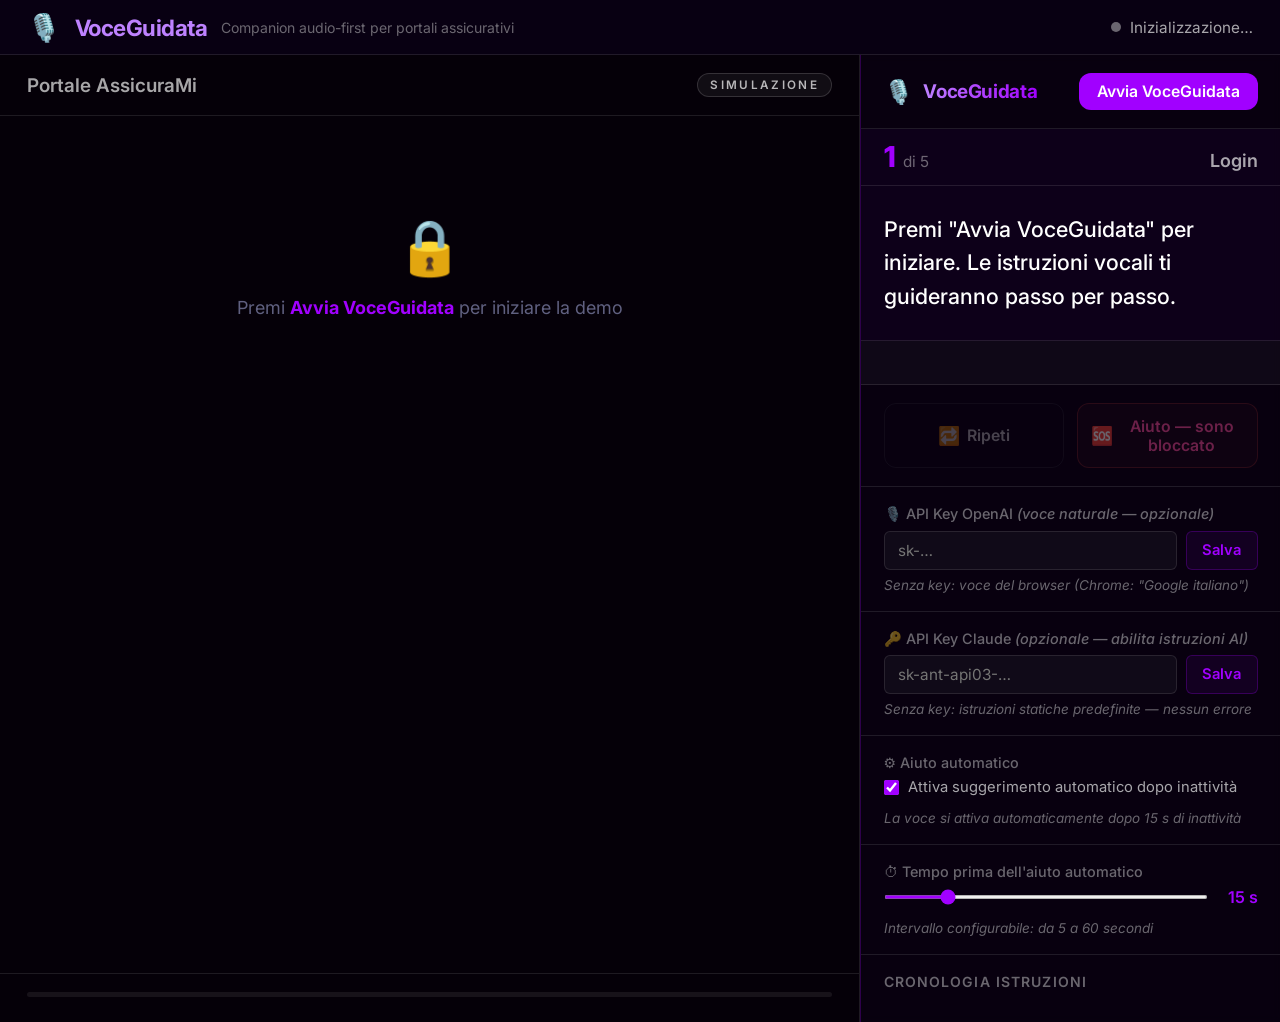
==== commit bf32b2a3: "Add autoHelp toggle to disable automatic voice prompts New checkbox in settings disables the inactiv" ====
--- a/app/index.html
+++ b/app/index.html
@@ -154,8 +154,20 @@
         <span class="api-note">Senza key: istruzioni statiche predefinite — nessun errore</span>
       </div>
 
+      <!-- Aiuto automatico toggle -->
+      <div class="api-config" role="group" aria-label="Configurazione aiuto automatico">
+        <label class="config-label">⚙️ Aiuto automatico</label>
+        <label class="toggle-label" for="auto-help-toggle">
+          <input type="checkbox" id="auto-help-toggle" checked
+            aria-label="Abilita aiuto automatico per inattività"
+            onchange="VoceGuidata.setAutoHelp(this.checked)">
+          Attiva suggerimento automatico dopo inattività
+        </label>
+        <span class="api-note" id="auto-help-note">La voce si attiva automaticamente dopo 15 s di inattività</span>
+      </div>
+
       <!-- Configurazione timeout blocco -->
-      <div class="api-config" role="group" aria-label="Configurazione rilevamento blocco">
+      <div class="api-config" id="stuck-timeout-config" role="group" aria-label="Configurazione rilevamento blocco">
         <label class="config-label" for="stuck-timeout-input">
           ⏱ Tempo prima dell'aiuto automatico
         </label>
@@ -189,7 +201,7 @@
   <script src="voice-guide.js?v=4"></script>
   <script src="agent.js?v=2"></script>
   <script src="keyboard-nav.js?v=2"></script>
-  <script src="portal.js?v=4"></script>
+  <script src="portal.js?v=5"></script>
 
   <script>
     /**
@@ -199,6 +211,7 @@
     const VoceGuidata = {
       apiKey:           '',
       started:          false,
+      autoHelp:         true,
       stuckCount:       0,
       lastActionTime:   Date.now(),
       stuckThresholdMs: 15000,
@@ -231,6 +244,14 @@
           const valueEl = document.getElementById('stuck-timeout-value');
           if (slider)  slider.value       = savedTimeout;
           if (valueEl) valueEl.textContent = savedTimeout + ' s';
+        }
+
+        // Ripristina preferenza aiuto automatico
+        const savedAutoHelp = localStorage.getItem('vg_auto_help');
+        if (savedAutoHelp === '0') {
+          const toggle = document.getElementById('auto-help-toggle');
+          if (toggle) toggle.checked = false;
+          this.setAutoHelp(false);
         }
 
         if (!VoiceGuide.isSupported()) {
@@ -411,8 +432,21 @@
         }, 2200);
       },
 
+      // ── Toggle aiuto automatico ──────────────────────────────────
+      setAutoHelp(enabled) {
+        this.autoHelp = !!enabled;
+        localStorage.setItem('vg_auto_help', enabled ? '1' : '0');
+        const note    = document.getElementById('auto-help-note');
+        const timeout = document.getElementById('stuck-timeout-config');
+        if (note)    note.textContent = enabled
+          ? `La voce si attiva automaticamente dopo ${this.stuckThresholdMs / 1000} s di inattività`
+          : 'La voce si attiva solo quando premi il pulsante Aiuto';
+        if (timeout) timeout.style.display = enabled ? '' : 'none';
+      },
+
       // ── Rilevamento inattività ────────────────────────────────────
       _checkStuck() {
+        if (!this.autoHelp) return;
         const sid = Portal.currentStepId;
         if (!this.started || sid === 'att_download' || sid === 'sin_conferma') return;
         if (AgentHelper.detectStuck(this.lastActionTime, this.stuckThresholdMs) && this.stuckCount === 0) {
--- a/app/style.css
+++ b/app/style.css
@@ -764,6 +764,23 @@
 .btn-save-key:hover {
   background: var(--accent);
   color: white;
+}
+
+.toggle-label {
+  display: flex;
+  align-items: center;
+  gap: 0.55rem;
+  font-size: 0.82rem;
+  color: var(--text-secondary);
+  cursor: pointer;
+  margin-bottom: 0.35rem;
+}
+.toggle-label input[type="checkbox"] {
+  accent-color: var(--accent);
+  width: 15px;
+  height: 15px;
+  cursor: pointer;
+  flex-shrink: 0;
 }
 
 .timeout-wrapper {
